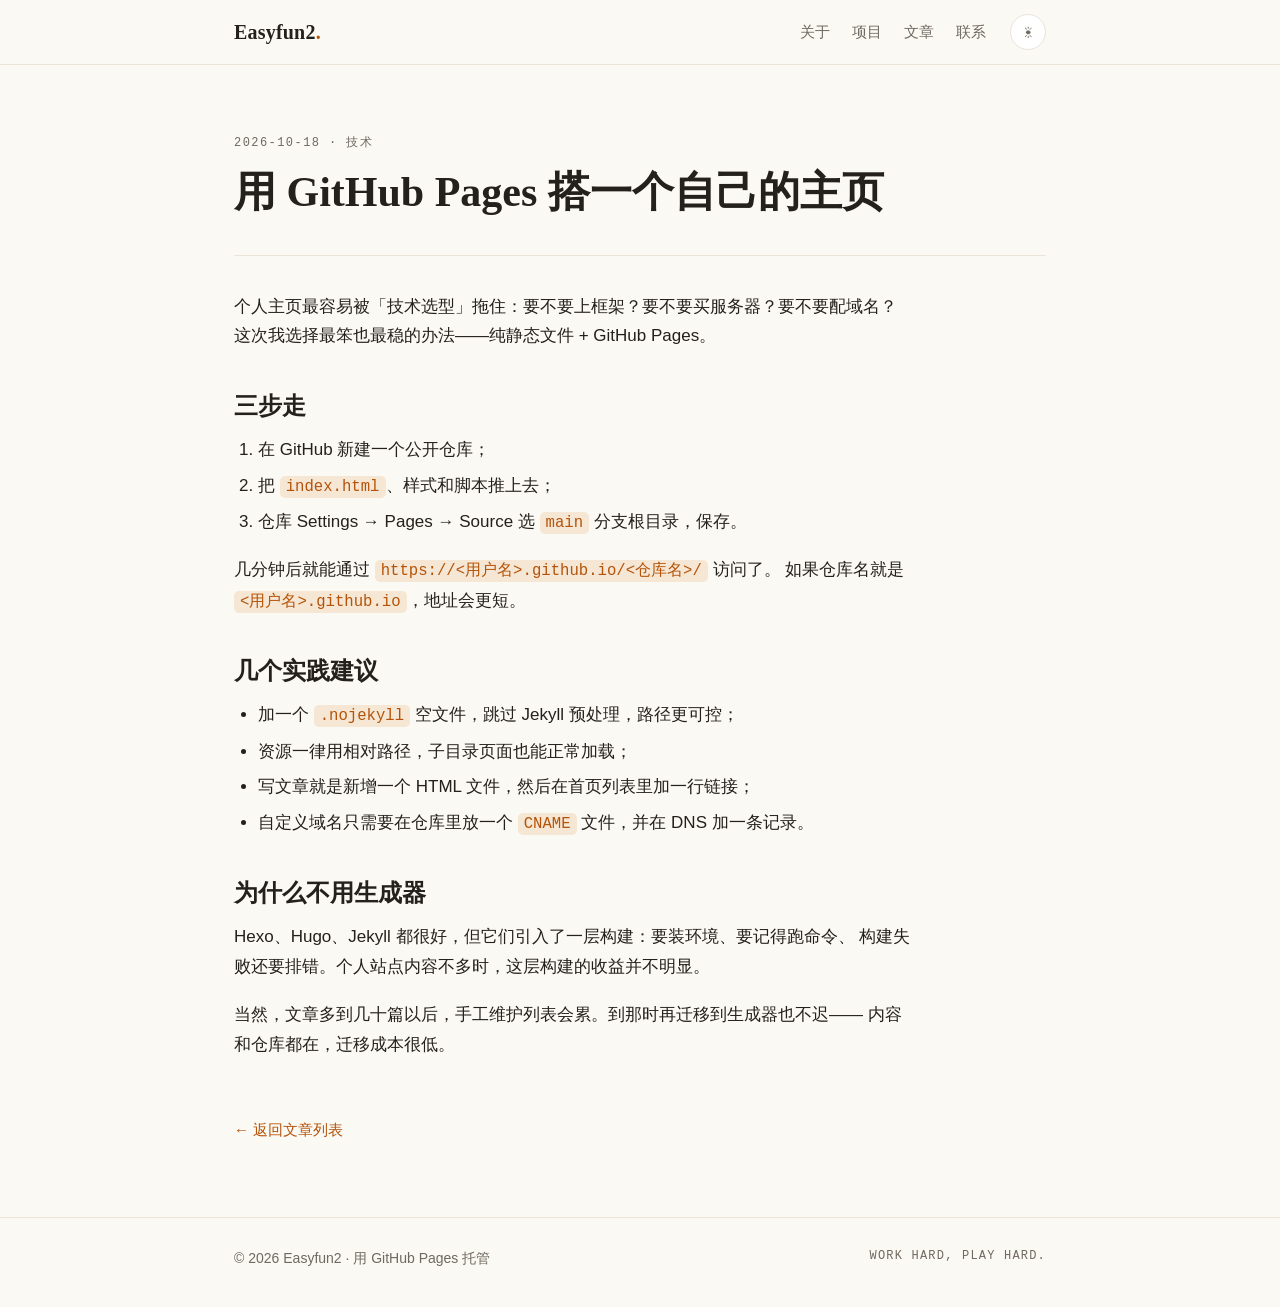
==== posts/build-with-github-pages.html @ 3aba012c "feat: 个人主页与博客初始版本" ====
<!doctype html>
<html lang="zh-CN">
<head>
  <meta charset="utf-8">
  <meta name="viewport" content="width=device-width, initial-scale=1">
  <title>用 GitHub Pages 搭一个自己的主页 · Easyfun2</title>
  <meta name="description" content="零构建、零服务器的方案：一个仓库，一个页面，改完就生效。">
  <link rel="icon" href="data:image/svg+xml,<svg xmlns='http://www.w3.org/2000/svg' viewBox='0 0 100 100'><rect width='100' height='100' rx='22' fill='%23b45309'/><text x='50' y='68' font-size='52' text-anchor='middle' fill='%23fdfbf7' font-family='Georgia,serif' font-weight='bold'>E</text></svg>">
  <link rel="stylesheet" href="../assets/style.css">
</head>
<body>
  <header class="site-header">
    <div class="container header-inner">
      <a class="brand" href="../index.html">Easyfun2<span class="dot">.</span></a>
      <nav class="nav" aria-label="主导航">
        <a href="../index.html#about">关于</a>
        <a href="../index.html#projects">项目</a>
        <a href="../index.html#writing">文章</a>
        <a href="../index.html#contact">联系</a>
      </nav>
      <button class="theme-toggle" type="button" aria-label="切换深色模式">
        <span class="icon-sun" aria-hidden="true">☀</span>
        <span class="icon-moon" aria-hidden="true">☾</span>
      </button>
    </div>
  </header>

  <main class="container">
    <article class="article">
      <header class="article-header">
        <p class="article-meta"><time datetime="2026-10-18">2026-10-18</time> · 技术</p>
        <h1>用 GitHub Pages 搭一个自己的主页</h1>
      </header>
      <div class="article-body">
        <p>
          个人主页最容易被「技术选型」拖住：要不要上框架？要不要买服务器？要不要配域名？
          这次我选择最笨也最稳的办法——纯静态文件 + GitHub Pages。
        </p>
        <h2>三步走</h2>
        <ol>
          <li>在 GitHub 新建一个公开仓库；</li>
          <li>把 <code>index.html</code>、样式和脚本推上去；</li>
          <li>仓库 Settings → Pages → Source 选 <code>main</code> 分支根目录，保存。</li>
        </ol>
        <p>
          几分钟后就能通过 <code>https://&lt;用户名&gt;.github.io/&lt;仓库名&gt;/</code> 访问了。
          如果仓库名就是 <code>&lt;用户名&gt;.github.io</code>，地址会更短。
        </p>
        <h2>几个实践建议</h2>
        <ul>
          <li>加一个 <code>.nojekyll</code> 空文件，跳过 Jekyll 预处理，路径更可控；</li>
          <li>资源一律用相对路径，子目录页面也能正常加载；</li>
          <li>写文章就是新增一个 HTML 文件，然后在首页列表里加一行链接；</li>
          <li>自定义域名只需要在仓库里放一个 <code>CNAME</code> 文件，并在 DNS 加一条记录。</li>
        </ul>
        <h2>为什么不用生成器</h2>
        <p>
          Hexo、Hugo、Jekyll 都很好，但它们引入了一层构建：要装环境、要记得跑命令、
          构建失败还要排错。个人站点内容不多时，这层构建的收益并不明显。
        </p>
        <p>
          当然，文章多到几十篇以后，手工维护列表会累。到那时再迁移到生成器也不迟——
          内容和仓库都在，迁移成本很低。
        </p>
      </div>
      <a class="back-link" href="../index.html#writing">← 返回文章列表</a>
    </article>
  </main>

  <footer class="site-footer">
    <div class="container footer-inner">
      <p>© <span id="year">2026</span> Easyfun2 · 用 GitHub Pages 托管</p>
      <p class="footer-note">WORK HARD, PLAY HARD.</p>
    </div>
  </footer>

  <script src="../assets/main.js"></script>
</body>
</html>
---- assets/style.css ----
/* Easyfun2 · personal site
   一套样式覆盖首页与文章页；改颜色只需动 :root 里的变量。 */

:root {
  --bg: #fbf9f4;
  --surface: #ffffff;
  --text: #24211c;
  --muted: #6f6960;
  --border: #e9e3d8;
  --accent: #b45309;
  --accent-soft: #f6e7d5;
  --shadow: 0 1px 2px rgba(36, 33, 28, .05), 0 8px 24px rgba(36, 33, 28, .06);
  --serif: "Noto Serif SC", "Source Han Serif SC", Georgia, "Songti SC", "SimSun", serif;
  --sans: -apple-system, BlinkMacSystemFont, "Segoe UI", "PingFang SC", "Hiragino Sans GB", "Microsoft YaHei", sans-serif;
  --mono: ui-monospace, SFMono-Regular, "SF Mono", Menlo, Consolas, monospace;
  --max: 860px;
  color-scheme: light;
}

html[data-theme="dark"] {
  --bg: #14120f;
  --surface: #1c1915;
  --text: #ede8df;
  --muted: #a49c90;
  --border: #302a22;
  --accent: #e6a35c;
  --accent-soft: #2b2117;
  --shadow: 0 1px 2px rgba(0, 0, 0, .3), 0 10px 30px rgba(0, 0, 0, .35);
  color-scheme: dark;
}

* { box-sizing: border-box; }

html { scroll-behavior: smooth; }

body {
  margin: 0;
  background: var(--bg);
  color: var(--text);
  font-family: var(--sans);
  font-size: 17px;
  line-height: 1.75;
  -webkit-font-smoothing: antialiased;
  text-rendering: optimizeLegibility;
}

::selection { background: var(--accent); color: var(--bg); }

a { color: var(--accent); text-decoration: none; }
a:hover { text-decoration: underline; text-underline-offset: 3px; }

h1, h2, h3 { font-family: var(--serif); font-weight: 600; line-height: 1.25; }

.container {
  width: 100%;
  max-width: var(--max);
  margin: 0 auto;
  padding: 0 24px;
}

.skip-link {
  position: absolute;
  left: -9999px;
  top: 0;
  background: var(--accent);
  color: var(--bg);
  padding: 8px 14px;
  z-index: 10;
}
.skip-link:focus { left: 12px; top: 12px; }

/* ---------- header ---------- */

.site-header {
  position: sticky;
  top: 0;
  z-index: 5;
  background: color-mix(in srgb, var(--bg) 88%, transparent);
  backdrop-filter: blur(10px);
  border-bottom: 1px solid var(--border);
}

.header-inner {
  display: flex;
  align-items: center;
  gap: 24px;
  height: 64px;
}

.brand {
  font-family: var(--serif);
  font-size: 20px;
  font-weight: 700;
  color: var(--text);
  letter-spacing: .01em;
}
.brand:hover { text-decoration: none; }
.brand .dot { color: var(--accent); }

.nav {
  display: flex;
  gap: 22px;
  margin-left: auto;
}
.nav a {
  color: var(--muted);
  font-size: 15px;
}
.nav a:hover { color: var(--text); text-decoration: none; }

.theme-toggle {
  display: inline-flex;
  align-items: center;
  justify-content: center;
  width: 36px;
  height: 36px;
  border: 1px solid var(--border);
  border-radius: 50%;
  background: var(--surface);
  color: var(--muted);
  cursor: pointer;
  font-size: 15px;
  line-height: 1;
}
.theme-toggle:hover { color: var(--accent); border-color: var(--accent); }

html[data-theme="dark"] .icon-sun { display: none; }
html[data-theme="dark"] .icon-moon { display: inline; }
html:not([data-theme="dark"]) .icon-moon { display: none; }

/* ---------- hero ---------- */

.hero { padding: 88px 0 72px; }

.eyebrow {
  margin: 0 0 14px;
  font-family: var(--mono);
  font-size: 12px;
  letter-spacing: .22em;
  text-transform: uppercase;
  color: var(--accent);
}

.hero h1 {
  margin: 0 0 10px;
  font-size: clamp(34px, 6vw, 54px);
  letter-spacing: -.015em;
}
.hero h1 em {
  font-style: normal;
  color: var(--accent);
}

.tagline {
  margin: 0 0 26px;
  font-family: var(--mono);
  font-size: 13px;
  letter-spacing: .18em;
  text-transform: uppercase;
  color: var(--muted);
}

.lede {
  max-width: 620px;
  margin: 0 0 34px;
  font-size: 19px;
  color: var(--muted);
}

.hero-links { display: flex; flex-wrap: wrap; gap: 12px; margin: 0; }

.btn {
  display: inline-block;
  padding: 9px 18px;
  border: 1px solid var(--border);
  border-radius: 999px;
  background: var(--surface);
  color: var(--text);
  font-size: 15px;
  transition: transform .15s ease, border-color .15s ease, color .15s ease;
}
.btn:hover {
  text-decoration: none;
  border-color: var(--accent);
  color: var(--accent);
  transform: translateY(-1px);
}
.btn-primary {
  background: var(--accent);
  border-color: var(--accent);
  color: var(--bg);
}
.btn-primary:hover { color: var(--bg); filter: brightness(1.06); }

/* ---------- sections ---------- */

.section {
  padding: 40px 0;
  border-top: 1px solid var(--border);
}

.section h2 {
  display: flex;
  align-items: baseline;
  gap: 14px;
  margin: 0 0 22px;
  font-size: 26px;
}
.section h2 .num {
  font-family: var(--mono);
  font-size: 12px;
  font-weight: 400;
  letter-spacing: .14em;
  color: var(--accent);
}

.section p { margin: 0 0 16px; color: var(--muted); }
.section p:last-child { margin-bottom: 0; }

/* facts */

.facts {
  display: grid;
  grid-template-columns: repeat(3, 1fr);
  gap: 16px;
  margin: 28px 0 0;
  padding: 0;
}
.facts > div {
  padding: 16px 18px;
  border: 1px solid var(--border);
  border-radius: 12px;
  background: var(--surface);
}
.facts dt {
  font-family: var(--mono);
  font-size: 11px;
  letter-spacing: .16em;
  text-transform: uppercase;
  color: var(--muted);
  margin-bottom: 6px;
}
.facts dd { margin: 0; font-size: 16px; color: var(--text); }

/* chips */

.chips {
  display: flex;
  flex-wrap: wrap;
  gap: 10px;
  margin: 0;
  padding: 0;
  list-style: none;
}
.chips li {
  padding: 6px 14px;
  border: 1px solid var(--border);
  border-radius: 999px;
  background: var(--surface);
  font-size: 14px;
  color: var(--text);
}

/* cards */

.cards {
  display: grid;
  grid-template-columns: repeat(2, 1fr);
  gap: 16px;
}

.card {
  display: flex;
  flex-direction: column;
  padding: 22px;
  border: 1px solid var(--border);
  border-radius: 14px;
  background: var(--surface);
  box-shadow: var(--shadow);
  color: var(--text);
  transition: transform .15s ease, border-color .15s ease;
}
.card:hover {
  text-decoration: none;
  transform: translateY(-2px);
  border-color: var(--accent);
}
.card h3 {
  display: flex;
  align-items: center;
  gap: 10px;
  flex-wrap: wrap;
  margin: 0 0 8px;
  font-size: 18px;
  font-family: var(--sans);
  font-weight: 600;
}
.card p { margin: 0 0 18px; font-size: 15px; color: var(--muted); }
.card .more { margin-top: auto; font-size: 14px; color: var(--accent); }

.lang {
  font-family: var(--mono);
  font-size: 11px;
  font-weight: 400;
  padding: 2px 8px;
  border-radius: 999px;
  background: var(--accent-soft);
  color: var(--accent);
  letter-spacing: .02em;
}

/* posts list */

.posts { margin: 0; padding: 0; list-style: none; }
.posts li + li { border-top: 1px solid var(--border); }
.posts a {
  display: grid;
  grid-template-columns: 110px 1fr;
  gap: 4px 20px;
  padding: 18px 0;
  color: var(--text);
}
.posts a:hover { text-decoration: none; }
.posts a:hover .post-title { color: var(--accent); }
.posts time {
  grid-row: span 2;
  font-family: var(--mono);
  font-size: 13px;
  color: var(--muted);
  padding-top: 3px;
}
.post-title { font-size: 18px; font-weight: 600; transition: color .15s ease; }
.post-desc { font-size: 15px; color: var(--muted); }

/* contact */

.contact-list { margin: 18px 0 0; padding: 0; list-style: none; }
.contact-list li {
  display: flex;
  gap: 18px;
  padding: 12px 0;
  border-bottom: 1px solid var(--border);
  font-size: 16px;
}
.contact-list li:last-child { border-bottom: 0; }
.contact-list .label {
  width: 64px;
  flex: none;
  font-family: var(--mono);
  font-size: 12px;
  letter-spacing: .12em;
  text-transform: uppercase;
  color: var(--muted);
  padding-top: 3px;
}

/* ---------- footer ---------- */

.site-footer {
  margin-top: 48px;
  border-top: 1px solid var(--border);
  padding: 28px 0 40px;
}
.footer-inner {
  display: flex;
  justify-content: space-between;
  gap: 12px;
  flex-wrap: wrap;
  font-size: 14px;
  color: var(--muted);
}
.footer-inner p { margin: 0; }
.footer-note { font-family: var(--mono); font-size: 12px; letter-spacing: .1em; }

/* ---------- article ---------- */

.article { padding: 56px 0 24px; }
.article-header { margin-bottom: 36px; padding-bottom: 24px; border-bottom: 1px solid var(--border); }
.article-header h1 { margin: 10px 0 12px; font-size: clamp(30px, 5vw, 42px); }
.article-meta {
  font-family: var(--mono);
  font-size: 12px;
  letter-spacing: .12em;
  text-transform: uppercase;
  color: var(--muted);
}
.article-body { max-width: 680px; }
.article-body h2 { margin: 40px 0 14px; font-size: 24px; }
.article-body h3 { margin: 28px 0 10px; font-size: 19px; }
.article-body p { margin: 0 0 18px; }
.article-body ul, .article-body ol { margin: 0 0 18px; padding-left: 24px; color: var(--text); }
.article-body li { margin-bottom: 6px; }
.article-body blockquote {
  margin: 24px 0;
  padding: 4px 20px;
  border-left: 3px solid var(--accent);
  color: var(--muted);
  font-family: var(--serif);
}
.article-body code {
  font-family: var(--mono);
  font-size: .92em;
  padding: 2px 6px;
  border-radius: 5px;
  background: var(--accent-soft);
  color: var(--accent);
}
.article-body pre {
  overflow-x: auto;
  padding: 18px 20px;
  border: 1px solid var(--border);
  border-radius: 10px;
  background: var(--surface);
  line-height: 1.6;
}
.article-body pre code { padding: 0; background: none; color: var(--text); }
.back-link { display: inline-block; margin-top: 40px; font-size: 15px; }

/* ---------- responsive ---------- */

@media (max-width: 700px) {
  body { font-size: 16px; }
  .hero { padding: 56px 0 48px; }
  .nav { gap: 16px; }
  .nav a { font-size: 14px; }
  .facts { grid-template-columns: 1fr; }
  .cards { grid-template-columns: 1fr; }
  .posts a { grid-template-columns: 1fr; }
  .posts time { grid-row: auto; }
  .theme-toggle { margin-left: 0; }
}

@media (max-width: 560px) {
  .header-inner { height: 58px; gap: 12px; }
  .nav { gap: 12px; }
  .nav a { font-size: 13px; }
}

@media (prefers-reduced-motion: reduce) {
  html { scroll-behavior: auto; }
  * { transition: none !important; }
}
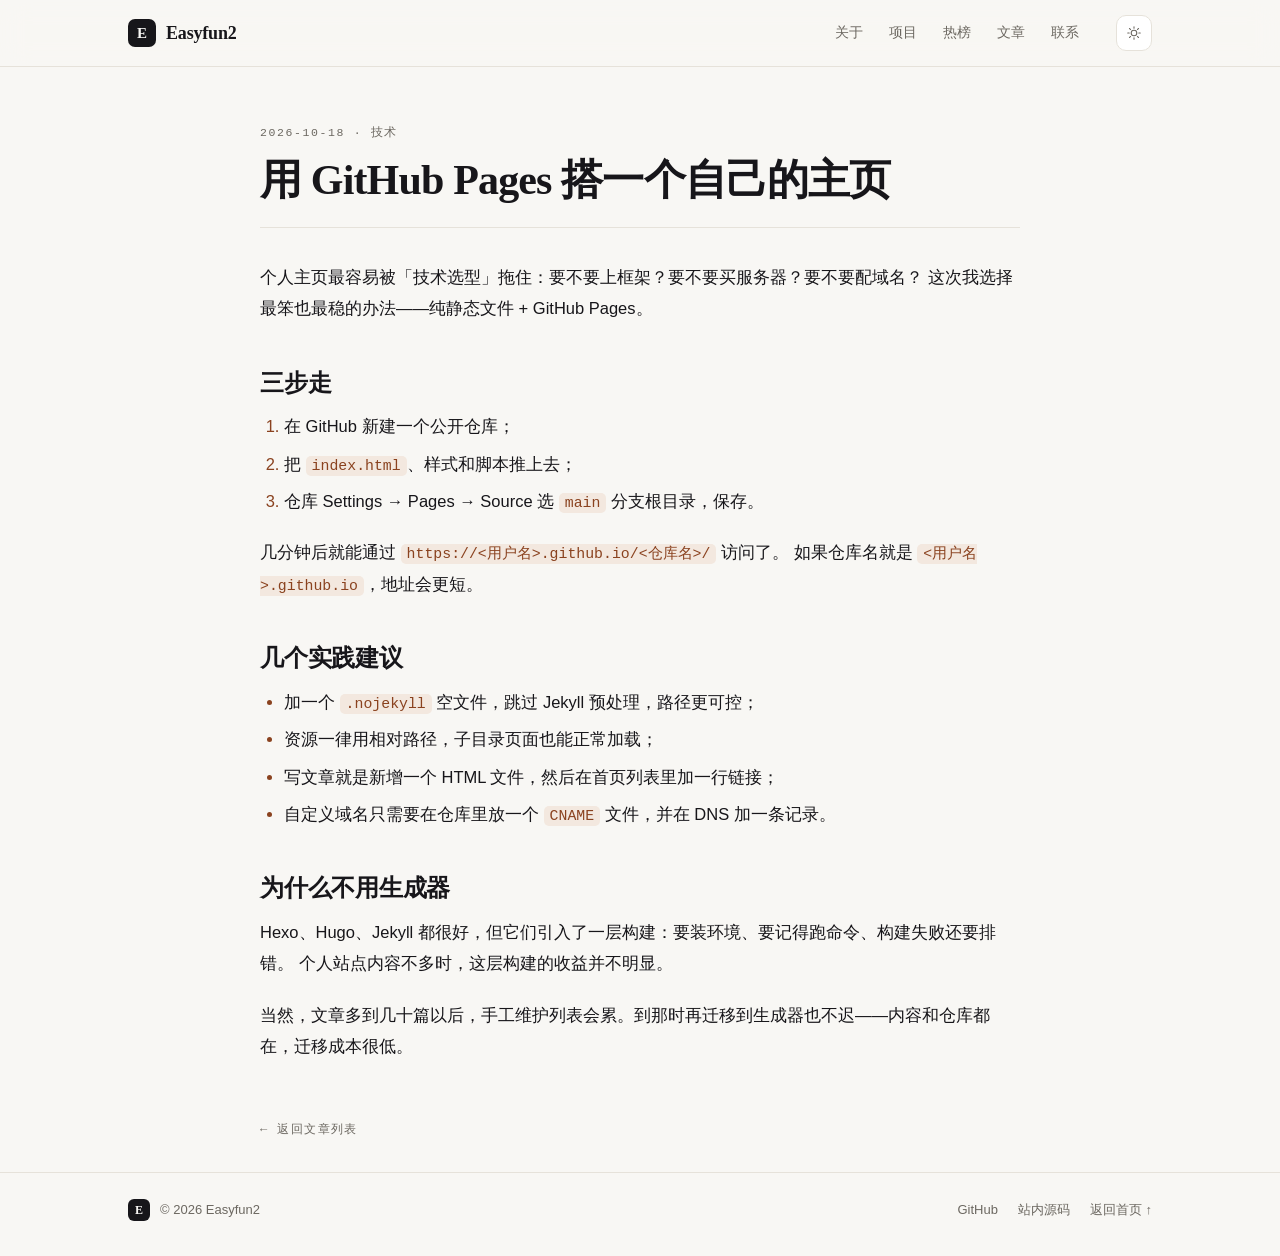
==== commit eb8e6dc8: "feat: 站点改版，新增热榜模块与专业站点配置 - 重做视觉：编辑风格排版、个人信息卡、统计条、分区编号 - 新增热榜模块：知乎/虎扑/微博/头条，支持切换、加载态与错误重试 - 热榜数据由 scr" ====
--- a/posts/build-with-github-pages.html
+++ b/posts/build-with-github-pages.html
@@ -5,22 +5,33 @@
   <meta name="viewport" content="width=device-width, initial-scale=1">
   <title>用 GitHub Pages 搭一个自己的主页 · Easyfun2</title>
   <meta name="description" content="零构建、零服务器的方案：一个仓库，一个页面，改完就生效。">
-  <link rel="icon" href="data:image/svg+xml,<svg xmlns='http://www.w3.org/2000/svg' viewBox='0 0 100 100'><rect width='100' height='100' rx='22' fill='%23b45309'/><text x='50' y='68' font-size='52' text-anchor='middle' fill='%23fdfbf7' font-family='Georgia,serif' font-weight='bold'>E</text></svg>">
+  <link rel="canonical" href="https://easyfun2.github.io/easyfun2-blog/posts/build-with-github-pages.html">
+  <meta name="theme-color" content="#17161a">
+  <meta property="og:type" content="article">
+  <meta property="og:title" content="用 GitHub Pages 搭一个自己的主页">
+  <meta property="og:description" content="零构建、零服务器的方案：一个仓库，一个页面，改完就生效。">
+  <meta property="og:image" content="https://easyfun2.github.io/easyfun2-blog/assets/og-image.png">
+  <meta name="twitter:card" content="summary_large_image">
+  <link rel="icon" href="../assets/favicon.svg" type="image/svg+xml">
   <link rel="stylesheet" href="../assets/style.css">
 </head>
 <body>
   <header class="site-header">
     <div class="container header-inner">
-      <a class="brand" href="../index.html">Easyfun2<span class="dot">.</span></a>
+      <a class="brand" href="../index.html" aria-label="Easyfun2 首页">
+        <span class="brand-mark" aria-hidden="true">E</span>
+        <span class="brand-name">Easyfun2</span>
+      </a>
       <nav class="nav" aria-label="主导航">
         <a href="../index.html#about">关于</a>
         <a href="../index.html#projects">项目</a>
+        <a href="../index.html#trending">热榜</a>
         <a href="../index.html#writing">文章</a>
         <a href="../index.html#contact">联系</a>
       </nav>
-      <button class="theme-toggle" type="button" aria-label="切换深色模式">
-        <span class="icon-sun" aria-hidden="true">☀</span>
-        <span class="icon-moon" aria-hidden="true">☾</span>
+      <button class="theme-toggle" type="button" aria-label="切换深浅色主题" aria-pressed="false">
+        <svg class="icon-sun" viewBox="0 0 24 24" width="16" height="16" aria-hidden="true"><circle cx="12" cy="12" r="4.2" fill="none" stroke="currentColor" stroke-width="1.6"/><path d="M12 2.6v2.2M12 19.2v2.2M2.6 12h2.2M19.2 12h2.2M5.2 5.2l1.6 1.6M17.2 17.2l1.6 1.6M18.8 5.2l-1.6 1.6M6.8 17.2l-1.6 1.6" stroke="currentColor" stroke-width="1.6" stroke-linecap="round"/></svg>
+        <svg class="icon-moon" viewBox="0 0 24 24" width="16" height="16" aria-hidden="true"><path d="M20.5 14.6A8.6 8.6 0 0 1 9.4 3.5a8.6 8.6 0 1 0 11.1 11.1Z" fill="none" stroke="currentColor" stroke-width="1.6" stroke-linejoin="round"/></svg>
       </button>
     </div>
   </header>
@@ -55,12 +66,11 @@
         </ul>
         <h2>为什么不用生成器</h2>
         <p>
-          Hexo、Hugo、Jekyll 都很好，但它们引入了一层构建：要装环境、要记得跑命令、
-          构建失败还要排错。个人站点内容不多时，这层构建的收益并不明显。
+          Hexo、Hugo、Jekyll 都很好，但它们引入了一层构建：要装环境、要记得跑命令、构建失败还要排错。
+          个人站点内容不多时，这层构建的收益并不明显。
         </p>
         <p>
-          当然，文章多到几十篇以后，手工维护列表会累。到那时再迁移到生成器也不迟——
-          内容和仓库都在，迁移成本很低。
+          当然，文章多到几十篇以后，手工维护列表会累。到那时再迁移到生成器也不迟——内容和仓库都在，迁移成本很低。
         </p>
       </div>
       <a class="back-link" href="../index.html#writing">← 返回文章列表</a>
@@ -69,8 +79,15 @@
 
   <footer class="site-footer">
     <div class="container footer-inner">
-      <p>© <span id="year">2026</span> Easyfun2 · 用 GitHub Pages 托管</p>
-      <p class="footer-note">WORK HARD, PLAY HARD.</p>
+      <div class="footer-brand">
+        <span class="brand-mark" aria-hidden="true">E</span>
+        <span>© <span id="year">2026</span> Easyfun2</span>
+      </div>
+      <nav class="footer-nav" aria-label="页脚导航">
+        <a href="https://github.com/Easyfun2">GitHub</a>
+        <a href="https://github.com/Easyfun2/easyfun2-blog">站内源码</a>
+        <a href="../index.html">返回首页 ↑</a>
+      </nav>
     </div>
   </footer>
 
--- a/assets/style.css
+++ b/assets/style.css
@@ -1,442 +1,880 @@
-/* Easyfun2 · personal site
-   一套样式覆盖首页与文章页；改颜色只需动 :root 里的变量。 */
+/* ==========================================================================
+   Easyfun2 · personal site
+   改主题色只需要动 :root 里的变量；布局变量在 :root 里也能统一调。
+   ========================================================================== */
 
 :root {
-  --bg: #fbf9f4;
+  --bg: #f8f7f4;
   --surface: #ffffff;
-  --text: #24211c;
-  --muted: #6f6960;
-  --border: #e9e3d8;
-  --accent: #b45309;
-  --accent-soft: #f6e7d5;
-  --shadow: 0 1px 2px rgba(36, 33, 28, .05), 0 8px 24px rgba(36, 33, 28, .06);
+  --ink: #17161a;
+  --muted: #6c6861;
+  --line: #e6e2da;
+  --line-strong: #d8d2c7;
+  --accent: #9a4a24;
+  --accent-text: #8a421f;
+  --accent-weak: #f3e8df;
+  --ok: #3f8f5f;
+
+  --shadow-sm: 0 1px 2px rgba(23, 22, 26, .04), 0 1px 1px rgba(23, 22, 26, .03);
+  --shadow-md: 0 2px 4px rgba(23, 22, 26, .05), 0 14px 34px rgba(23, 22, 26, .07);
+
   --serif: "Noto Serif SC", "Source Han Serif SC", Georgia, "Songti SC", "SimSun", serif;
   --sans: -apple-system, BlinkMacSystemFont, "Segoe UI", "PingFang SC", "Hiragino Sans GB", "Microsoft YaHei", sans-serif;
   --mono: ui-monospace, SFMono-Regular, "SF Mono", Menlo, Consolas, monospace;
-  --max: 860px;
+
+  --max: 1080px;
+  --gutter: 28px;
   color-scheme: light;
 }
 
 html[data-theme="dark"] {
-  --bg: #14120f;
-  --surface: #1c1915;
-  --text: #ede8df;
-  --muted: #a49c90;
-  --border: #302a22;
-  --accent: #e6a35c;
-  --accent-soft: #2b2117;
-  --shadow: 0 1px 2px rgba(0, 0, 0, .3), 0 10px 30px rgba(0, 0, 0, .35);
+  --bg: #111110;
+  --surface: #191816;
+  --ink: #f1ede5;
+  --muted: #a39c90;
+  --line: #2a2721;
+  --line-strong: #3a352c;
+  --accent: #dda06f;
+  --accent-text: #e7b48c;
+  --accent-weak: #2a2119;
+  --shadow-sm: 0 1px 2px rgba(0, 0, 0, .3);
+  --shadow-md: 0 2px 6px rgba(0, 0, 0, .35), 0 18px 40px rgba(0, 0, 0, .4);
   color-scheme: dark;
 }
 
 * { box-sizing: border-box; }
 
-html { scroll-behavior: smooth; }
+html {
+  scroll-behavior: smooth;
+  scroll-padding-top: 84px;
+}
 
 body {
   margin: 0;
   background: var(--bg);
-  color: var(--text);
+  color: var(--ink);
   font-family: var(--sans);
-  font-size: 17px;
-  line-height: 1.75;
+  font-size: 16px;
+  line-height: 1.7;
   -webkit-font-smoothing: antialiased;
   text-rendering: optimizeLegibility;
 }
 
 ::selection { background: var(--accent); color: var(--bg); }
 
-a { color: var(--accent); text-decoration: none; }
+a { color: var(--accent-text); text-decoration: none; }
 a:hover { text-decoration: underline; text-underline-offset: 3px; }
 
-h1, h2, h3 { font-family: var(--serif); font-weight: 600; line-height: 1.25; }
+h1, h2, h3 { font-family: var(--serif); font-weight: 600; line-height: 1.2; }
+p { margin: 0 0 16px; }
+
+:focus-visible {
+  outline: 2px solid var(--accent);
+  outline-offset: 3px;
+  border-radius: 2px;
+}
 
 .container {
   width: 100%;
   max-width: var(--max);
   margin: 0 auto;
-  padding: 0 24px;
+  padding: 0 var(--gutter);
 }
 
 .skip-link {
   position: absolute;
   left: -9999px;
   top: 0;
-  background: var(--accent);
+  background: var(--ink);
   color: var(--bg);
-  padding: 8px 14px;
-  z-index: 10;
-}
-.skip-link:focus { left: 12px; top: 12px; }
+  padding: 9px 16px;
+  border-radius: 0 0 8px 0;
+  z-index: 20;
+}
+.skip-link:focus { left: 0; }
 
 /* ---------- header ---------- */
 
 .site-header {
   position: sticky;
   top: 0;
-  z-index: 5;
-  background: color-mix(in srgb, var(--bg) 88%, transparent);
-  backdrop-filter: blur(10px);
-  border-bottom: 1px solid var(--border);
+  z-index: 10;
+  background: color-mix(in srgb, var(--bg) 86%, transparent);
+  backdrop-filter: saturate(1.6) blur(14px);
+  border-bottom: 1px solid var(--line);
 }
 
 .header-inner {
   display: flex;
   align-items: center;
-  gap: 24px;
-  height: 64px;
+  gap: 26px;
+  min-height: 66px;
 }
 
 .brand {
-  font-family: var(--serif);
-  font-size: 20px;
-  font-weight: 700;
-  color: var(--text);
-  letter-spacing: .01em;
-}
-.brand:hover { text-decoration: none; }
-.brand .dot { color: var(--accent); }
-
-.nav {
-  display: flex;
-  gap: 22px;
-  margin-left: auto;
-}
-.nav a {
-  color: var(--muted);
-  font-size: 15px;
-}
-.nav a:hover { color: var(--text); text-decoration: none; }
-
-.theme-toggle {
   display: inline-flex;
   align-items: center;
-  justify-content: center;
+  gap: 10px;
+  color: var(--ink);
+  font-family: var(--serif);
+  font-size: 18px;
+  font-weight: 700;
+  letter-spacing: -.01em;
+}
+.brand:hover { text-decoration: none; }
+
+.brand-mark {
+  display: inline-grid;
+  place-items: center;
+  width: 28px;
+  height: 28px;
+  border-radius: 7px;
+  background: var(--ink);
+  color: var(--bg);
+  font-family: var(--serif);
+  font-size: 15px;
+  font-weight: 700;
+  line-height: 1;
+}
+
+.nav {
+  display: flex;
+  gap: 4px;
+  margin-left: auto;
+}
+.nav a {
+  padding: 7px 11px;
+  border-radius: 8px;
+  color: var(--muted);
+  font-size: 14px;
+  transition: color .15s ease, background-color .15s ease;
+}
+.nav a:hover { color: var(--ink); background: var(--accent-weak); text-decoration: none; }
+.nav a.is-active { color: var(--ink); font-weight: 600; }
+
+.theme-toggle {
+  display: inline-grid;
+  place-items: center;
   width: 36px;
   height: 36px;
-  border: 1px solid var(--border);
-  border-radius: 50%;
+  border: 1px solid var(--line);
+  border-radius: 10px;
   background: var(--surface);
   color: var(--muted);
   cursor: pointer;
-  font-size: 15px;
-  line-height: 1;
-}
-.theme-toggle:hover { color: var(--accent); border-color: var(--accent); }
+  transition: color .15s ease, border-color .15s ease;
+}
+.theme-toggle:hover { color: var(--accent-text); border-color: var(--line-strong); }
 
 html[data-theme="dark"] .icon-sun { display: none; }
-html[data-theme="dark"] .icon-moon { display: inline; }
 html:not([data-theme="dark"]) .icon-moon { display: none; }
 
 /* ---------- hero ---------- */
 
-.hero { padding: 88px 0 72px; }
+.hero { padding: 76px 0 0; }
+
+.hero-grid {
+  display: grid;
+  grid-template-columns: minmax(0, 1.15fr) minmax(0, .85fr);
+  gap: 64px;
+  align-items: center;
+}
 
 .eyebrow {
-  margin: 0 0 14px;
+  margin: 0 0 18px;
+  font-family: var(--mono);
+  font-size: 11.5px;
+  letter-spacing: .24em;
+  text-transform: uppercase;
+  color: var(--muted);
+}
+
+.hero h1 {
+  margin: 0 0 6px;
+  font-size: clamp(46px, 7vw, 72px);
+  letter-spacing: -.025em;
+}
+
+.hero-role {
+  margin: 0 0 22px;
   font-family: var(--mono);
   font-size: 12px;
   letter-spacing: .22em;
   text-transform: uppercase;
-  color: var(--accent);
-}
-
-.hero h1 {
-  margin: 0 0 10px;
-  font-size: clamp(34px, 6vw, 54px);
-  letter-spacing: -.015em;
-}
-.hero h1 em {
-  font-style: normal;
-  color: var(--accent);
-}
-
-.tagline {
-  margin: 0 0 26px;
-  font-family: var(--mono);
-  font-size: 13px;
-  letter-spacing: .18em;
-  text-transform: uppercase;
-  color: var(--muted);
-}
-
-.lede {
-  max-width: 620px;
-  margin: 0 0 34px;
-  font-size: 19px;
-  color: var(--muted);
-}
-
-.hero-links { display: flex; flex-wrap: wrap; gap: 12px; margin: 0; }
+  color: var(--accent-text);
+}
+
+.hero-lede {
+  max-width: 34em;
+  margin: 0 0 30px;
+  font-size: 17.5px;
+  line-height: 1.85;
+  color: var(--muted);
+}
+
+.hero-actions { display: flex; flex-wrap: wrap; gap: 10px; }
 
 .btn {
-  display: inline-block;
-  padding: 9px 18px;
-  border: 1px solid var(--border);
-  border-radius: 999px;
-  background: var(--surface);
-  color: var(--text);
-  font-size: 15px;
-  transition: transform .15s ease, border-color .15s ease, color .15s ease;
+  display: inline-flex;
+  align-items: center;
+  gap: 6px;
+  padding: 10px 18px;
+  border: 1px solid var(--line-strong);
+  border-radius: 10px;
+  background: var(--surface);
+  color: var(--ink);
+  font-size: 14.5px;
+  transition: transform .15s ease, border-color .15s ease, color .15s ease, background-color .15s ease;
 }
 .btn:hover {
   text-decoration: none;
+  transform: translateY(-1px);
   border-color: var(--accent);
-  color: var(--accent);
-  transform: translateY(-1px);
+  color: var(--accent-text);
 }
 .btn-primary {
   background: var(--accent);
   border-color: var(--accent);
-  color: var(--bg);
-}
-.btn-primary:hover { color: var(--bg); filter: brightness(1.06); }
+  color: #fff;
+}
+html[data-theme="dark"] .btn-primary { color: #17130f; }
+.btn-primary:hover { background: var(--accent); color: #fff; filter: brightness(1.05); }
+html[data-theme="dark"] .btn-primary:hover { color: #17130f; }
+.btn-quiet { border-color: transparent; background: transparent; color: var(--muted); }
+.btn-quiet:hover { color: var(--accent-text); background: var(--accent-weak); }
+
+/* profile card */
+
+.profile-card {
+  padding: 26px;
+  border: 1px solid var(--line);
+  border-radius: 18px;
+  background: var(--surface);
+  box-shadow: var(--shadow-md);
+}
+
+.profile-top { display: flex; align-items: center; gap: 14px; margin-bottom: 22px; }
+
+.avatar {
+  display: grid;
+  place-items: center;
+  width: 52px;
+  height: 52px;
+  flex: none;
+  border-radius: 50%;
+  background: var(--accent-weak);
+  color: var(--accent-text);
+  font-family: var(--serif);
+  font-size: 19px;
+  font-weight: 700;
+  letter-spacing: .02em;
+}
+
+.profile-id { display: flex; flex-direction: column; gap: 2px; }
+.profile-id strong { font-size: 17px; letter-spacing: -.01em; }
+.profile-id span {
+  font-family: var(--mono);
+  font-size: 11px;
+  letter-spacing: .08em;
+  text-transform: uppercase;
+  color: var(--muted);
+}
+
+.profile-meta {
+  display: grid;
+  grid-template-columns: 1fr 1fr;
+  gap: 14px 18px;
+  margin: 0 0 20px;
+  padding: 0;
+}
+.profile-meta > div { display: flex; flex-direction: column; gap: 2px; }
+.profile-meta dt {
+  font-family: var(--mono);
+  font-size: 10.5px;
+  letter-spacing: .14em;
+  text-transform: uppercase;
+  color: var(--muted);
+}
+.profile-meta dd { margin: 0; font-size: 14px; }
+.profile-meta a { color: var(--ink); }
+.profile-meta a:hover { color: var(--accent-text); }
+
+.status-dot {
+  display: inline-block;
+  width: 7px;
+  height: 7px;
+  margin-right: 6px;
+  border-radius: 50%;
+  background: var(--ok);
+  box-shadow: 0 0 0 3px color-mix(in srgb, var(--ok) 18%, transparent);
+  vertical-align: 1px;
+}
+
+.profile-note {
+  margin: 0;
+  padding-top: 16px;
+  border-top: 1px solid var(--line);
+  font-family: var(--mono);
+  font-size: 10.5px;
+  letter-spacing: .18em;
+  color: var(--muted);
+}
+
+/* stats */
+
+.stats {
+  display: grid;
+  grid-template-columns: repeat(4, 1fr);
+  margin: 58px 0 0;
+  padding: 0;
+  border-top: 1px solid var(--line);
+  border-bottom: 1px solid var(--line);
+}
+.stats > div {
+  display: flex;
+  flex-direction: column;
+  gap: 4px;
+  padding: 22px 0 20px;
+}
+.stats > div + div { padding-left: 26px; border-left: 1px solid var(--line); }
+.stats dt {
+  order: 2;
+  font-family: var(--mono);
+  font-size: 10.5px;
+  letter-spacing: .16em;
+  text-transform: uppercase;
+  color: var(--muted);
+}
+.stats dd {
+  order: 1;
+  margin: 0;
+  font-family: var(--serif);
+  font-size: 30px;
+  line-height: 1.1;
+  letter-spacing: -.02em;
+}
 
 /* ---------- sections ---------- */
 
-.section {
-  padding: 40px 0;
-  border-top: 1px solid var(--border);
-}
+.section { padding: 76px 0; border-bottom: 1px solid var(--line); }
+.section:last-of-type { border-bottom: 0; }
+
+.section-head { margin-bottom: 34px; }
+.section-head-row {
+  display: flex;
+  align-items: flex-end;
+  justify-content: space-between;
+  gap: 20px;
+}
+
+.section-label {
+  margin: 0 0 10px;
+  font-family: var(--mono);
+  font-size: 11.5px;
+  letter-spacing: .2em;
+  text-transform: uppercase;
+  color: var(--muted);
+}
+.section-label span { margin-right: 10px; color: var(--accent-text); }
 
 .section h2 {
-  display: flex;
-  align-items: baseline;
-  gap: 14px;
-  margin: 0 0 22px;
-  font-size: 26px;
-}
-.section h2 .num {
-  font-family: var(--mono);
-  font-size: 12px;
-  font-weight: 400;
-  letter-spacing: .14em;
-  color: var(--accent);
-}
-
-.section p { margin: 0 0 16px; color: var(--muted); }
-.section p:last-child { margin-bottom: 0; }
-
-/* facts */
+  margin: 0;
+  font-size: clamp(27px, 3.6vw, 36px);
+  letter-spacing: -.015em;
+}
+
+.source-link {
+  flex: none;
+  padding-bottom: 4px;
+  font-family: var(--mono);
+  font-size: 11.5px;
+  letter-spacing: .12em;
+  text-transform: uppercase;
+  color: var(--muted);
+}
+.source-link:hover { color: var(--accent-text); }
+
+/* about */
+
+.about-grid {
+  display: grid;
+  grid-template-columns: minmax(0, 1.35fr) minmax(0, .95fr);
+  gap: 56px;
+  align-items: start;
+}
+
+.about-text p { font-size: 16.5px; line-height: 1.9; color: var(--muted); }
+.about-text p:last-child { margin-bottom: 0; }
 
 .facts {
   display: grid;
-  grid-template-columns: repeat(3, 1fr);
-  gap: 16px;
-  margin: 28px 0 0;
+  grid-template-columns: 1fr 1fr;
+  gap: 12px;
+  margin: 0;
   padding: 0;
 }
 .facts > div {
   padding: 16px 18px;
-  border: 1px solid var(--border);
+  border: 1px solid var(--line);
   border-radius: 12px;
   background: var(--surface);
 }
 .facts dt {
-  font-family: var(--mono);
-  font-size: 11px;
-  letter-spacing: .16em;
-  text-transform: uppercase;
-  color: var(--muted);
-  margin-bottom: 6px;
-}
-.facts dd { margin: 0; font-size: 16px; color: var(--text); }
+  margin-bottom: 4px;
+  font-family: var(--mono);
+  font-size: 10.5px;
+  letter-spacing: .13em;
+  text-transform: uppercase;
+  color: var(--muted);
+}
+.facts dd { margin: 0; font-size: 14px; line-height: 1.5; }
 
 /* chips */
 
 .chips {
   display: flex;
   flex-wrap: wrap;
-  gap: 10px;
+  gap: 9px;
   margin: 0;
   padding: 0;
   list-style: none;
 }
 .chips li {
-  padding: 6px 14px;
-  border: 1px solid var(--border);
+  padding: 7px 14px;
+  border: 1px solid var(--line);
   border-radius: 999px;
   background: var(--surface);
   font-size: 14px;
-  color: var(--text);
-}
-
-/* cards */
-
-.cards {
-  display: grid;
-  grid-template-columns: repeat(2, 1fr);
+  transition: border-color .15s ease, color .15s ease;
+}
+.chips li:hover { border-color: var(--accent); color: var(--accent-text); }
+
+/* projects */
+
+.projects {
+  display: grid;
+  grid-template-columns: repeat(2, minmax(0, 1fr));
   gap: 16px;
 }
 
-.card {
+.project {
   display: flex;
   flex-direction: column;
-  padding: 22px;
-  border: 1px solid var(--border);
+  gap: 10px;
+  padding: 22px 24px;
+  border: 1px solid var(--line);
   border-radius: 14px;
   background: var(--surface);
-  box-shadow: var(--shadow);
-  color: var(--text);
-  transition: transform .15s ease, border-color .15s ease;
-}
-.card:hover {
+  color: var(--ink);
+  box-shadow: var(--shadow-sm);
+  transition: transform .18s ease, border-color .18s ease, box-shadow .18s ease;
+}
+.project:hover {
   text-decoration: none;
   transform: translateY(-2px);
-  border-color: var(--accent);
-}
-.card h3 {
-  display: flex;
-  align-items: center;
-  gap: 10px;
-  flex-wrap: wrap;
-  margin: 0 0 8px;
-  font-size: 18px;
-  font-family: var(--sans);
-  font-weight: 600;
-}
-.card p { margin: 0 0 18px; font-size: 15px; color: var(--muted); }
-.card .more { margin-top: auto; font-size: 14px; color: var(--accent); }
-
-.lang {
-  font-family: var(--mono);
-  font-size: 11px;
-  font-weight: 400;
+  border-color: var(--line-strong);
+  box-shadow: var(--shadow-md);
+}
+
+.project-head { display: flex; align-items: center; justify-content: space-between; gap: 12px; }
+.project-name { font-size: 16.5px; font-weight: 600; letter-spacing: -.01em; }
+
+.tag {
+  flex: none;
   padding: 2px 8px;
   border-radius: 999px;
-  background: var(--accent-soft);
-  color: var(--accent);
-  letter-spacing: .02em;
-}
-
-/* posts list */
-
-.posts { margin: 0; padding: 0; list-style: none; }
-.posts li + li { border-top: 1px solid var(--border); }
-.posts a {
-  display: grid;
-  grid-template-columns: 110px 1fr;
-  gap: 4px 20px;
-  padding: 18px 0;
-  color: var(--text);
-}
-.posts a:hover { text-decoration: none; }
-.posts a:hover .post-title { color: var(--accent); }
-.posts time {
-  grid-row: span 2;
-  font-family: var(--mono);
-  font-size: 13px;
-  color: var(--muted);
-  padding-top: 3px;
-}
-.post-title { font-size: 18px; font-weight: 600; transition: color .15s ease; }
-.post-desc { font-size: 15px; color: var(--muted); }
-
-/* contact */
-
-.contact-list { margin: 18px 0 0; padding: 0; list-style: none; }
-.contact-list li {
-  display: flex;
-  gap: 18px;
-  padding: 12px 0;
-  border-bottom: 1px solid var(--border);
-  font-size: 16px;
-}
-.contact-list li:last-child { border-bottom: 0; }
-.contact-list .label {
-  width: 64px;
+  background: var(--accent-weak);
+  color: var(--accent-text);
+  font-family: var(--mono);
+  font-size: 10.5px;
+  letter-spacing: .06em;
+}
+
+.project-desc { font-size: 14.5px; line-height: 1.7; color: var(--muted); }
+
+.project-foot {
+  margin-top: auto;
+  padding-top: 6px;
+  font-family: var(--mono);
+  font-size: 11px;
+  letter-spacing: .12em;
+  text-transform: uppercase;
+  color: var(--accent-text);
+}
+
+/* trending */
+
+.trending-card {
+  border: 1px solid var(--line);
+  border-radius: 16px;
+  background: var(--surface);
+  box-shadow: var(--shadow-sm);
+  overflow: hidden;
+}
+
+.tabs {
+  display: flex;
+  gap: 2px;
+  padding: 8px;
+  border-bottom: 1px solid var(--line);
+  overflow-x: auto;
+  scrollbar-width: none;
+}
+.tabs::-webkit-scrollbar { display: none; }
+
+.tab {
   flex: none;
+  padding: 8px 14px;
+  border: 0;
+  border-radius: 8px;
+  background: transparent;
+  color: var(--muted);
+  font-family: var(--sans);
+  font-size: 14px;
+  cursor: pointer;
+  transition: color .15s ease, background-color .15s ease;
+}
+.tab:hover { color: var(--ink); background: var(--bg); }
+.tab.is-active {
+  color: var(--accent-text);
+  background: var(--accent-weak);
+  font-weight: 600;
+}
+
+.trending-panel { padding: 4px 8px; }
+
+.trending-list { margin: 0; padding: 0; list-style: none; }
+
+.trending-item {
+  display: grid;
+  grid-template-columns: 34px minmax(0, 1fr) auto;
+  align-items: baseline;
+  gap: 4px 14px;
+  padding: 11px 10px;
+  border-bottom: 1px dashed var(--line);
+  border-radius: 8px;
+  transition: background-color .12s ease;
+}
+.trending-item:last-child { border-bottom: 0; }
+.trending-item:hover { background: color-mix(in srgb, var(--accent-weak) 55%, transparent); }
+
+.rank {
   font-family: var(--mono);
   font-size: 12px;
-  letter-spacing: .12em;
-  text-transform: uppercase;
-  color: var(--muted);
-  padding-top: 3px;
-}
-
-/* ---------- footer ---------- */
-
-.site-footer {
-  margin-top: 48px;
-  border-top: 1px solid var(--border);
-  padding: 28px 0 40px;
-}
-.footer-inner {
+  color: var(--muted);
+}
+.trending-item:nth-child(-n+3) .rank { color: var(--accent-text); font-weight: 700; }
+
+.trending-title {
+  color: var(--ink);
+  font-size: 14.5px;
+  line-height: 1.6;
+  overflow-wrap: anywhere;
+}
+.trending-title:hover { color: var(--accent-text); text-decoration: none; }
+.trending-item:hover .trending-title { color: var(--accent-text); }
+
+.heat {
+  font-family: var(--mono);
+  font-size: 11.5px;
+  color: var(--muted);
+  white-space: nowrap;
+}
+
+.badge {
+  display: inline-block;
+  margin-left: 6px;
+  padding: 0 5px;
+  border-radius: 4px;
+  background: var(--accent-weak);
+  color: var(--accent-text);
+  font-family: var(--mono);
+  font-size: 10px;
+  vertical-align: 1px;
+}
+
+.trending-foot {
   display: flex;
   justify-content: space-between;
   gap: 12px;
   flex-wrap: wrap;
-  font-size: 14px;
-  color: var(--muted);
-}
-.footer-inner p { margin: 0; }
-.footer-note { font-family: var(--mono); font-size: 12px; letter-spacing: .1em; }
+  padding: 11px 18px;
+  border-top: 1px solid var(--line);
+  background: color-mix(in srgb, var(--bg) 55%, var(--surface));
+  font-family: var(--mono);
+  font-size: 11px;
+  letter-spacing: .04em;
+  color: var(--muted);
+}
+
+.trending-empty {
+  padding: 44px 16px;
+  text-align: center;
+  color: var(--muted);
+  font-size: 14.5px;
+}
+.trending-empty .retry {
+  margin-left: 8px;
+  border: 1px solid var(--line-strong);
+  border-radius: 8px;
+  background: var(--surface);
+  color: var(--ink);
+  font-size: 13px;
+  padding: 5px 12px;
+  cursor: pointer;
+}
+
+/* skeleton */
+
+.skeleton-row {
+  display: grid;
+  grid-template-columns: 34px minmax(0, 1fr) 72px;
+  gap: 14px;
+  align-items: center;
+  padding: 14px 10px;
+  border-bottom: 1px dashed var(--line);
+}
+.skeleton-row:last-child { border-bottom: 0; }
+
+.skeleton {
+  display: block;
+  height: 12px;
+  border-radius: 6px;
+  background: var(--line);
+  animation: pulse 1.4s ease-in-out infinite;
+}
+.skeleton.rank { width: 22px; }
+.skeleton.line { width: 72%; }
+.skeleton.heat { width: 100%; }
+
+@keyframes pulse {
+  0%, 100% { opacity: .45; }
+  50% { opacity: 1; }
+}
+
+/* writing */
+
+.posts { margin: 0; padding: 0; list-style: none; }
+.posts li + li { border-top: 1px solid var(--line); }
+
+.posts a {
+  display: grid;
+  grid-template-columns: 118px minmax(0, 1fr) 22px;
+  gap: 6px 22px;
+  align-items: start;
+  padding: 20px 0;
+  color: var(--ink);
+}
+.posts a:hover { text-decoration: none; }
+
+.posts time {
+  padding-top: 3px;
+  font-family: var(--mono);
+  font-size: 12.5px;
+  color: var(--muted);
+}
+
+.post-main { display: flex; flex-direction: column; gap: 3px; }
+.post-title { font-size: 17px; font-weight: 600; letter-spacing: -.01em; transition: color .15s ease; }
+.post-desc { font-size: 14.5px; color: var(--muted); }
+
+.posts a:hover .post-title { color: var(--accent-text); }
+.post-arrow {
+  font-family: var(--mono);
+  color: var(--accent-text);
+  opacity: 0;
+  transform: translateX(-4px);
+  transition: opacity .15s ease, transform .15s ease;
+}
+.posts a:hover .post-arrow,
+.posts a:focus-visible .post-arrow { opacity: 1; transform: none; }
+
+/* contact */
+
+.contact-grid {
+  display: grid;
+  grid-template-columns: repeat(3, minmax(0, 1fr));
+  gap: 14px;
+}
+
+.contact-card {
+  display: flex;
+  flex-direction: column;
+  gap: 6px;
+  padding: 22px;
+  border: 1px solid var(--line);
+  border-radius: 14px;
+  background: var(--surface);
+  color: var(--ink);
+  transition: border-color .15s ease, transform .15s ease;
+}
+.contact-card:hover { text-decoration: none; border-color: var(--accent); transform: translateY(-1px); }
+.contact-card-static:hover { border-color: var(--line); transform: none; }
+
+.contact-label {
+  font-family: var(--mono);
+  font-size: 10.5px;
+  letter-spacing: .16em;
+  text-transform: uppercase;
+  color: var(--muted);
+}
+.contact-value { font-size: 15.5px; overflow-wrap: anywhere; }
+.contact-hint { font-family: var(--mono); font-size: 10.5px; color: var(--muted); }
+
+/* ---------- footer ---------- */
+
+.site-footer { border-top: 1px solid var(--line); padding: 26px 0 34px; }
+
+.footer-inner {
+  display: flex;
+  align-items: center;
+  justify-content: space-between;
+  gap: 16px;
+  flex-wrap: wrap;
+}
+
+.footer-brand {
+  display: flex;
+  align-items: center;
+  gap: 10px;
+  font-size: 13px;
+  color: var(--muted);
+}
+.footer-brand .brand-mark { width: 22px; height: 22px; border-radius: 6px; font-size: 12px; }
+
+.footer-nav { display: flex; gap: 20px; font-size: 13px; }
+.footer-nav a { color: var(--muted); }
+.footer-nav a:hover { color: var(--accent-text); }
 
 /* ---------- article ---------- */
 
-.article { padding: 56px 0 24px; }
-.article-header { margin-bottom: 36px; padding-bottom: 24px; border-bottom: 1px solid var(--border); }
-.article-header h1 { margin: 10px 0 12px; font-size: clamp(30px, 5vw, 42px); }
+.article { max-width: 760px; margin: 0 auto; padding: 56px 0 30px; }
+
+.article-header { margin-bottom: 34px; padding-bottom: 22px; border-bottom: 1px solid var(--line); }
+
 .article-meta {
+  margin: 0 0 12px;
+  font-family: var(--mono);
+  font-size: 11.5px;
+  letter-spacing: .14em;
+  text-transform: uppercase;
+  color: var(--muted);
+}
+
+.article-header h1 {
+  margin: 0;
+  font-size: clamp(30px, 4.6vw, 42px);
+  letter-spacing: -.02em;
+}
+
+.article-body { font-size: 16.5px; line-height: 1.9; color: var(--ink); }
+.article-body p { margin: 0 0 20px; }
+.article-body h2 { margin: 44px 0 14px; font-size: 24px; letter-spacing: -.01em; }
+.article-body h3 { margin: 30px 0 10px; font-size: 19px; }
+.article-body ul, .article-body ol { margin: 0 0 20px; padding-left: 24px; }
+.article-body li { margin-bottom: 6px; }
+.article-body li::marker { color: var(--accent-text); }
+.article-body blockquote {
+  margin: 26px 0;
+  padding: 4px 22px;
+  border-left: 3px solid var(--accent);
+  color: var(--muted);
+  font-family: var(--serif);
+  font-size: 17px;
+}
+.article-body code {
+  padding: 2px 6px;
+  border-radius: 5px;
+  background: var(--accent-weak);
+  color: var(--accent-text);
+  font-family: var(--mono);
+  font-size: .9em;
+}
+.article-body pre {
+  padding: 18px 20px;
+  border: 1px solid var(--line);
+  border-radius: 10px;
+  background: var(--surface);
+  overflow-x: auto;
+  line-height: 1.65;
+}
+.article-body pre code { padding: 0; background: none; color: var(--ink); }
+
+.back-link {
+  display: inline-block;
+  margin-top: 38px;
   font-family: var(--mono);
   font-size: 12px;
   letter-spacing: .12em;
   text-transform: uppercase;
   color: var(--muted);
 }
-.article-body { max-width: 680px; }
-.article-body h2 { margin: 40px 0 14px; font-size: 24px; }
-.article-body h3 { margin: 28px 0 10px; font-size: 19px; }
-.article-body p { margin: 0 0 18px; }
-.article-body ul, .article-body ol { margin: 0 0 18px; padding-left: 24px; color: var(--text); }
-.article-body li { margin-bottom: 6px; }
-.article-body blockquote {
-  margin: 24px 0;
-  padding: 4px 20px;
-  border-left: 3px solid var(--accent);
-  color: var(--muted);
-  font-family: var(--serif);
-}
-.article-body code {
-  font-family: var(--mono);
-  font-size: .92em;
-  padding: 2px 6px;
-  border-radius: 5px;
-  background: var(--accent-soft);
-  color: var(--accent);
-}
-.article-body pre {
-  overflow-x: auto;
-  padding: 18px 20px;
-  border: 1px solid var(--border);
-  border-radius: 10px;
-  background: var(--surface);
-  line-height: 1.6;
-}
-.article-body pre code { padding: 0; background: none; color: var(--text); }
-.back-link { display: inline-block; margin-top: 40px; font-size: 15px; }
+.back-link:hover { color: var(--accent-text); }
+
+/* ---------- 404 ---------- */
+
+.not-found { padding: 110px 0 90px; text-align: center; }
+.not-found .code {
+  margin: 0;
+  font-family: var(--mono);
+  font-size: 12px;
+  letter-spacing: .28em;
+  color: var(--accent-text);
+  text-transform: uppercase;
+}
+.not-found h1 { margin: 14px 0 12px; font-size: clamp(34px, 6vw, 52px); }
+.not-found p { color: var(--muted); }
+.not-found .btn { margin-top: 12px; }
 
 /* ---------- responsive ---------- */
 
-@media (max-width: 700px) {
-  body { font-size: 16px; }
-  .hero { padding: 56px 0 48px; }
-  .nav { gap: 16px; }
-  .nav a { font-size: 14px; }
+@media (max-width: 980px) {
+  .hero-grid { grid-template-columns: 1fr; gap: 38px; }
+  .profile-card { max-width: 560px; }
+  .about-grid { grid-template-columns: 1fr; gap: 30px; }
+  .projects { grid-template-columns: 1fr 1fr; }
+  .contact-grid { grid-template-columns: 1fr 1fr; }
+}
+
+@media (max-width: 760px) {
+  :root { --gutter: 22px; }
+  .hero { padding-top: 52px; }
+  .hero-lede { font-size: 16.5px; }
+  .stats { grid-template-columns: 1fr 1fr; margin-top: 44px; }
+  .stats > div { padding: 18px 0; }
+  .stats > div + div { padding-left: 20px; }
+  .stats > div:nth-child(3) { border-left: 0; padding-left: 0; }
+  .section { padding: 56px 0; }
+  .projects { grid-template-columns: 1fr; }
+  .facts { grid-template-columns: 1fr 1fr; }
+  .contact-grid { grid-template-columns: 1fr; }
+  .section-head-row { flex-direction: column; align-items: flex-start; gap: 8px; }
+  .posts a { grid-template-columns: minmax(0, 1fr) 22px; }
+  .posts time { grid-column: 1 / -1; padding-top: 0; }
+  .footer-inner { flex-direction: column; align-items: flex-start; }
+}
+
+@media (max-width: 620px) {
+  .brand-name { display: none; }
+  .header-inner { gap: 12px; }
+  .nav { gap: 0; }
+  .nav a { padding: 7px 8px; font-size: 13.5px; }
+  .theme-toggle { margin-left: 2px; }
+  .hero h1 { font-size: clamp(40px, 13vw, 56px); }
+  .hero-actions .btn { padding: 9px 15px; }
   .facts { grid-template-columns: 1fr; }
-  .cards { grid-template-columns: 1fr; }
-  .posts a { grid-template-columns: 1fr; }
-  .posts time { grid-row: auto; }
-  .theme-toggle { margin-left: 0; }
-}
-
-@media (max-width: 560px) {
-  .header-inner { height: 58px; gap: 12px; }
-  .nav { gap: 12px; }
-  .nav a { font-size: 13px; }
+  .trending-item { grid-template-columns: 28px minmax(0, 1fr); }
+  .trending-item .heat { grid-column: 2; grid-row: 2; padding-left: 0; }
+  .skeleton-row { grid-template-columns: 28px minmax(0, 1fr); }
+  .skeleton.heat { display: none; }
 }
 
 @media (prefers-reduced-motion: reduce) {
   html { scroll-behavior: auto; }
-  * { transition: none !important; }
-}
+  *, *::before, *::after { transition: none !important; animation: none !important; }
+}
+
+@media print {
+  .site-header, .theme-toggle, .hero-actions, .footer-nav, .trending-card { display: none; }
+  body { background: #fff; }
+}
